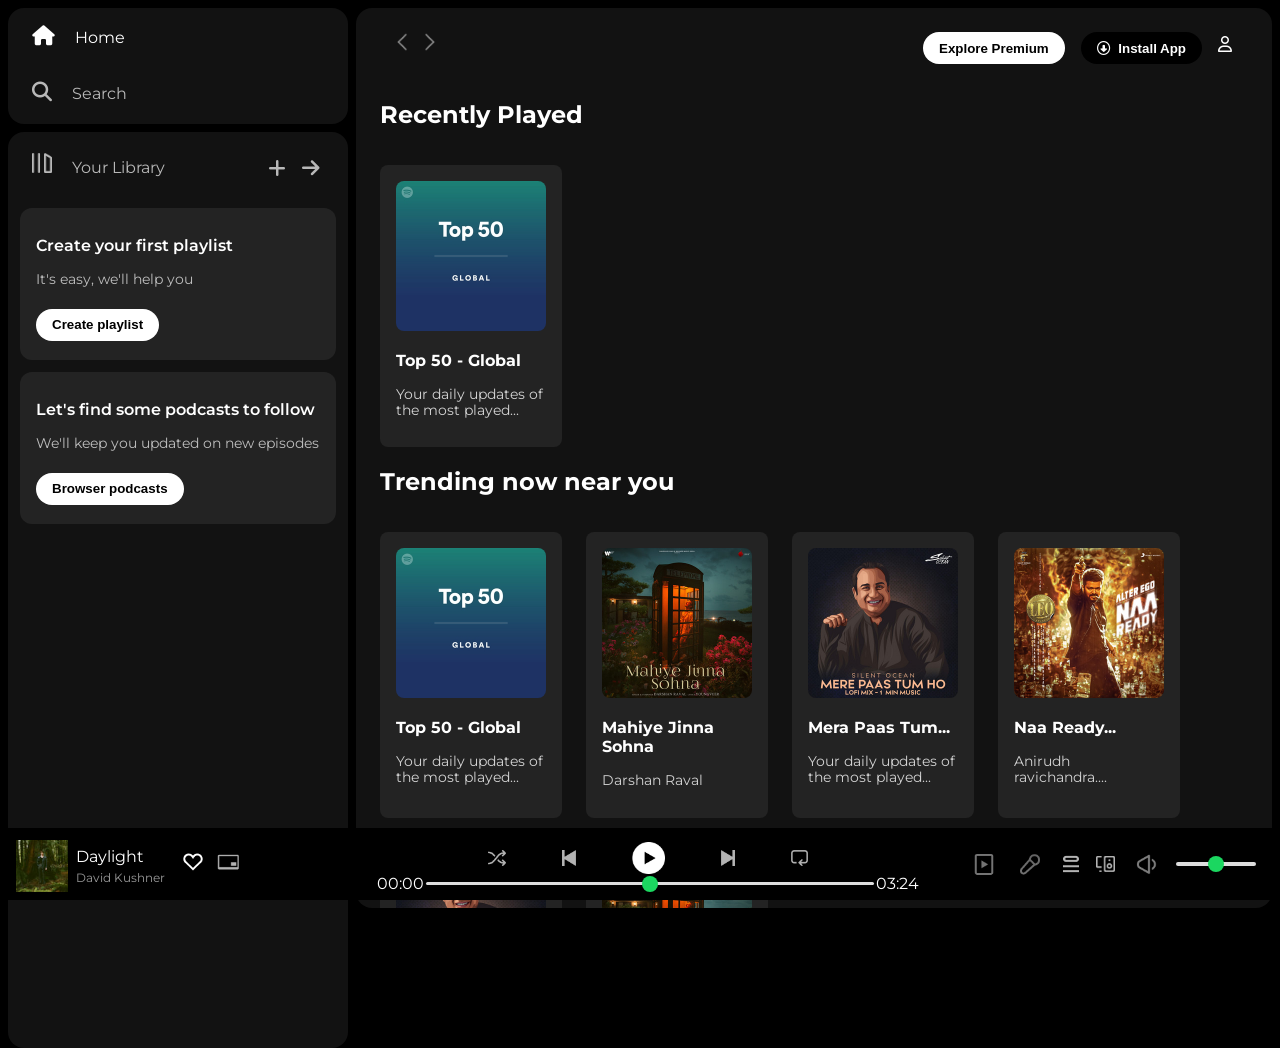
==== index.html @ 2a0544d2 "Initial commit" ====
<!DOCTYPE html>
<html lang="en">
<head>
    <meta charset="UTF-8">
    <meta name="viewport" content="width=device-width, initial-scale=1.0">
    <link rel="stylesheet" href="https://cdnjs.cloudflare.com/ajax/libs/font-awesome/6.4.0/css/all.min.css" integrity="sha512-iecdLmaskl7CVkqkXNQ/ZH/XLlvWZOJyj7Yy7tcenmpD1ypASozpmT/E0iPtmFIB46ZmdtAc9eNBvH0H/ZpiBw==" crossorigin="anonymous" referrerpolicy="no-referrer" />
    <link rel="icon" href="logo.png">
    <title>Spotify - Web Player: Music for everyone</title>
    <link rel="stylesheet" href="style.css">
    <link rel="preconnect" href="https://fonts.googleapis.com">
    <link rel="preconnect" href="https://fonts.gstatic.com" crossorigin>
    <link href="https://fonts.googleapis.com/css2?family=Montserrat:wght@300;400;500;600;700&display=swap" rel="stylesheet">

    
</head>
<body>
    <div class="main">
        <div class="sidebar">
            <div class="nav">
                <div class="nav-option" style="opacity: 1;">
                    <i class="fa-solid fa-house"></i>
                    <a href="#">Home</a>
                </div>
                <div class="nav-option">
                    <i class="fa-solid fa-magnifying-glass"></i>
                    <a href="#">Search</a>
                </div>
            </div>
            <div class="library">
                <div class="option">
                    <div class="lib-option nav-option">
                        <img src="library_icon.png" alt="icon">
                        <a href="#">Your Library</a>
                    </div>
                    <div class="icons">
                        <i class="fa-solid fa-plus"></i>
                        <i class="fa-solid fa-arrow-right"></i>
                    </div>
                </div>
                <div class="lib-box">
                    <div class="box">
                        <p class="box-p1">Create your first playlist</p>
                        <p class="box-p2"> It's easy, we'll help you</p>
                        <button class="badge">Create playlist</button>
                    </div>
                    <div class="box">
                        <p class="box-p1">Let's find some podcasts to follow</p>
                        <p class="box-p2">We'll keep you updated on new episodes</p>
                        <button class="badge">Browser podcasts</button>
                    </div>
                </div>
            </div>
        </div>
        <div class="main-content">
            <div class="sticky-nav">
                <div class="sticky-nav-icons">
                    <img src="backward_icon.png" alt="backw">
                    <img src="forward_icon.png" alt="forw" class="hide">
                </div>
                <div class="sticky-nav-option">
                    <button class="badge nav-item hide">Explore Premium</button>
                    <button class="badge nav-item dark-badge">
                    <i class="fa-regular fa-circle-down" style="margin-right: 5px;"></i> Install App</button>
                    <i class="fa-regular fa-user nav-item"></i>
                </div>
            </div>
            
            <h2>Recently Played</h2>
            <div class="cards-container">
                <div class="card">
                    <img src="card1img.jpeg" class="card-img" alt="">
                    <p class="card-title">Top 50 - Global</p>
                    <p class="card-info">Your daily updates of the most played...</p>
                </div>
            </div>
            <h2>Trending now near you</h2>
            <div class="cards-container">
                <div class="card">
                    <img src="card1img.jpeg" class="card-img" alt="">
                    <p class="card-title">Top 50 - Global</p>
                    <p class="card-info">Your daily updates of the most played...</p>
                </div>
                <div class="card">
                    <img src="card2img.jpeg" class="card-img" alt="">
                    <p class="card-title">Mahiye Jinna Sohna</p>
                    <p class="card-info">Darshan Raval</p>
                </div>
                <div class="card">
                    <img src="card3img.jpeg" class="card-img" alt="">
                    <p class="card-title">Mera Paas Tum...</p>
                    <p class="card-info">Your daily updates of the most played...</p>
                </div>
                <div class="card">
                    <img src="card4img.jpeg" class="card-img" alt="">
                    <p class="card-title">Naa Ready...</p>
                    <p class="card-info">Anirudh ravichandra....</p>
                </div>
                <div class="card">
                    <img src="card3img.jpeg" class="card-img" alt="">
                    <p class="card-title">Mera Paas Tum...</p>
                    <p class="card-info">Your daily updates of the most played...</p>
                </div>
                <div class="card">
                    <img src="card2img.jpeg" class="card-img" alt="">
                    <p class="card-title">Mahiye Jinna Sohna</p>
                    <p class="card-info">Darshan Raval</p>
                </div>
            </div>
            <h2>Featured Charts</h2>
            <div class="cards-container">
                <div class="card">
                    <img src="card5img.jpeg" class="card-img" alt="">
                    <p class="card-title">Top Songs - Global</p>
                    <p class="card-info">Your weekly updates of the most played...</p>
                </div>
                <div class="card">
                    <img src="card6img.jpeg" class="card-img" alt="">
                    <p class="card-title">Top Songs - India</p>
                    <p class="card-info">Your weekly updates of the most played...</p>
                </div>
                <div class="card">
                    <img src="card1img.jpeg" class="card-img" alt="">
                    <p class="card-title">Top 50 - Global</p>
                    <p class="card-info">Your daily updates of the most played...</p>
                </div>
            </div>
            <div class="footer">
                <div class="line"></div>
            </div>
            
        </div>
        <div class="music-player">
            <div class="album">
                <div class="album-photo">
                    <img src="album_picture.jpeg" >
                    <div class="album-name">
                        <p class="album-title">Daylight</p>
                        <p class="album-info">David Kushner</p> 
                    </div>
                </div>
                <div class="album-icon">
                    <img src="album_icon1.png" class="icon1">
                    <img src="album_icon2.png" class="icon2" >
                </div>
            </div>

            <div class="player">
                <div class="player-controls">
                    <img src="player_icon1.png" class="player-controls-icon">
                    <img src="player_icon2.png" class="player-controls-icon">
                    <img src="player_icon3.png" class="player-controls-icon" style="opacity: 1; height: 2rem;">
                    <img src="player_icon4.png" class="player-controls-icon">
                    <img src="player_icon5.png" class="player-controls-icon">
                </div>
                <div class="playback-bar">
                    <span class="current-time">00:00</span>
                    <input type="range" min="0" max="100" step="1" class="progress-bar" >
                    <span class="total-time">03:24</span>
                </div>
            </div>

            <div class="controls">
                <img src="controls_icon1.png" >
                <img src="controld_icon2.png" >
                <img src="controls_icon3.png" class="controls-icon2">
                <img src="controls_icon4.png" class="controls-icon1">
                <img src="controls_icon5.png" >
                <input type="range" min="0" max="100" step="10" class="controls-range progress-bar">
            </div>
        </div>
    </div>
</body>
</html>
---- style.css ----
body{
    font-family: 'Montserrat', sans-serif;
    margin: 0;
    background-color: #000;
    color: #fff;
    overflow: hidden;
    
}
.main{
    display: flex;
    height: 100vh;
    padding: 0.5rem;
    
}
.sidebar{
    background-color: #000;
    width: 340px;
    border-radius: 1rem; /* 16px */
    margin-right: 0.5rem;

}
.main-content{
    background-color: #121212;
    flex: 1;
    border-radius: 1rem;
    overflow: auto;
    padding: 0 1.5rem 0 1.5rem;
}
.music-player{
    background-color: black;
    position: fixed;
    bottom: 0;
    width: 100%;
    height: 72px;

}
a{
    text-decoration: none;
    color: #fff;

}
.nav{
    background-color: #121212;
    border-radius: 1rem;
    display: flex;
    flex-direction: column;
    justify-content: center;
    height: 100px;
    padding: 0.5rem 0.75rem;
}
.nav-option{
    line-height: 2.5rem;
    opacity: 0.7;
    padding: .5rem .75rem;
}
.nav-option:hover{
    opacity: 1;
}
.nav-option i{
    font-size: 1.25rem;
}
.nav-option a{
    font-size: 1rem;
    margin-left: 1rem;
}
.library{
    background-color: #121212;
    border-radius: 1rem;
    height: 100%;
    margin-top: .5rem;
    padding: .5rem .75rem;
    
}
.option{
    display: flex;
    justify-content: space-between;
    align-items: center;
}
.lib-option img{
    height: 1.25rem;
    width: 1.25rem;
}
.icons{
    font-size: 1.25rem;    
    display: flex;
}
.icons i{
    opacity: 0.7;
    margin-right: 1rem;
}
.icons i:hover{
    opacity: 1;
}
.box{
    background-color: #232323;
    height: 8rem;
    border-radius: .75rem;
    margin: 0.75rem 0 0.75rem 0;
    padding: .75rem 1rem;
}
.box-p1{
    font-size: 1rem;
    font-weight: 600;
}
.box-p2{
    font-size: 0.85rem;
    opacity: 0.7;
}
.badge{
    background-color: #fff;
    border: none;
    border-radius: 100px;
    padding: 0.25rem 1rem;
    font-weight: 700;
    margin-top: 0.5rem;
    height: 2rem;
    width: fit-content;
}
.dark-badge{
    background-color: #000;
    color: #fff;
}
.sticky-nav{
    position: sticky;
    top: 0;
    background-color: #121212;
    display: flex;
    justify-content: space-between;
    align-items: center;
    padding: 1rem 0 1rem 0;
    z-index: 1;

}
.sticky-nav-icons{
    margin-left: .75rem;
}
.sticky-nav-icons img{
    height: 1.25rem;
    width: 1.25rem;
    margin-right: .25rem;
    opacity: 0.5;
}
.sticky-nav-icons img:hover{
    opacity: 1;
}

.sticky-nav-option{
    display: flex;
    justify-content: center;
    align-items: center;

}
.nav-item{
    margin-right: 1rem;
}
@media (max-width: 1000px){
    .hide{
        display: none;
    }
}
.card{
    background-color: #232323;
    width: 150px;
    border-radius: 0.5rem;
    padding: 1rem;
    margin-right: 1.5rem;
    margin-top: 1rem;
}
.cards-container{
    display: flex;
    flex-wrap: wrap;
}
.card-img{
    width: 100%;
    border-radius: 0.5rem;

}
.card-title{
    font-weight: 700;
}
.card-info{
    font-size: .85rem;
    opacity: 0.8;
}
.footer{
    height: 300px;
    display: flex;
    justify-content: center;
    align-items: center;
}
.line{
    width: 90%;
    height: 50%;
    border-top: 1px solid white;
    opacity: .4;
}
.music-player{
    display: flex;
    justify-content: space-between;
    align-items: center;
}
.album{
    width: 25%;
    display: flex;
    align-items: center;
}
.player{
    width: 50%;
    /* background-color: #121212; */
    padding-top: .4rem;

}
.controls{
    width: 25%;

}
.album-photo{
    display: flex;
}
.album-photo img{
    height: 3.25rem;
    padding: .55rem .5rem 0 .5rem;

}
.album-info{
    font-size: .75rem;
    opacity: .6;
    margin-top: -.75rem;
}
.album-icon{
    display: flex;
    margin-left: 1rem;
}
.album-icon .icon1{
    height: 1.5rem;
    width: 1.5rem;
    margin-right:.5rem;
    margin-top: .25rem;
}
.album-icon .icon2{
    height: 2.25rem;
    width: 2rem;
}


.player-controls-icon{
    height: 1rem;
    margin: 0 1.75rem;
    /* margin: 0 5%; */
    opacity: .7;

}
.player-controls-icon:hover{
    opacity: 1;
}
.player-controls{
    display: flex;
    justify-content: center;
    align-items: center;
}
.playback-bar{
    display: flex;
    justify-content: center;
    align-items: center;
}
.progress-bar{
    width: 70%;
    appearance: none;
    background-color: transparent;
    cursor: pointer;
    
}
.progress-bar::-webkit-slider-runnable-track{
    background-color: #ddd;
    border-radius: 100px;
    height: .2rem;
}
.progress-bar::-webkit-slider-thumb{
    appearance: none;
    height: 1rem;
    width: 1rem;
    background-color: #1bd760;
    border-radius: 50%;
    margin-top: -6px;
}


.controls{
    display: flex;
    justify-content: space-between;
    align-items: center;
}
.controls img{
    height: 3rem;
    opacity: 0.7;
}
.controls img:hover{
    opacity: 1;
}
.controls-range{
    margin-right: 2rem;
    width: 25%;
}
img.controls-icon1{
    height: 1rem;
}
img.controls-icon2{
    height: 1.5rem;
}
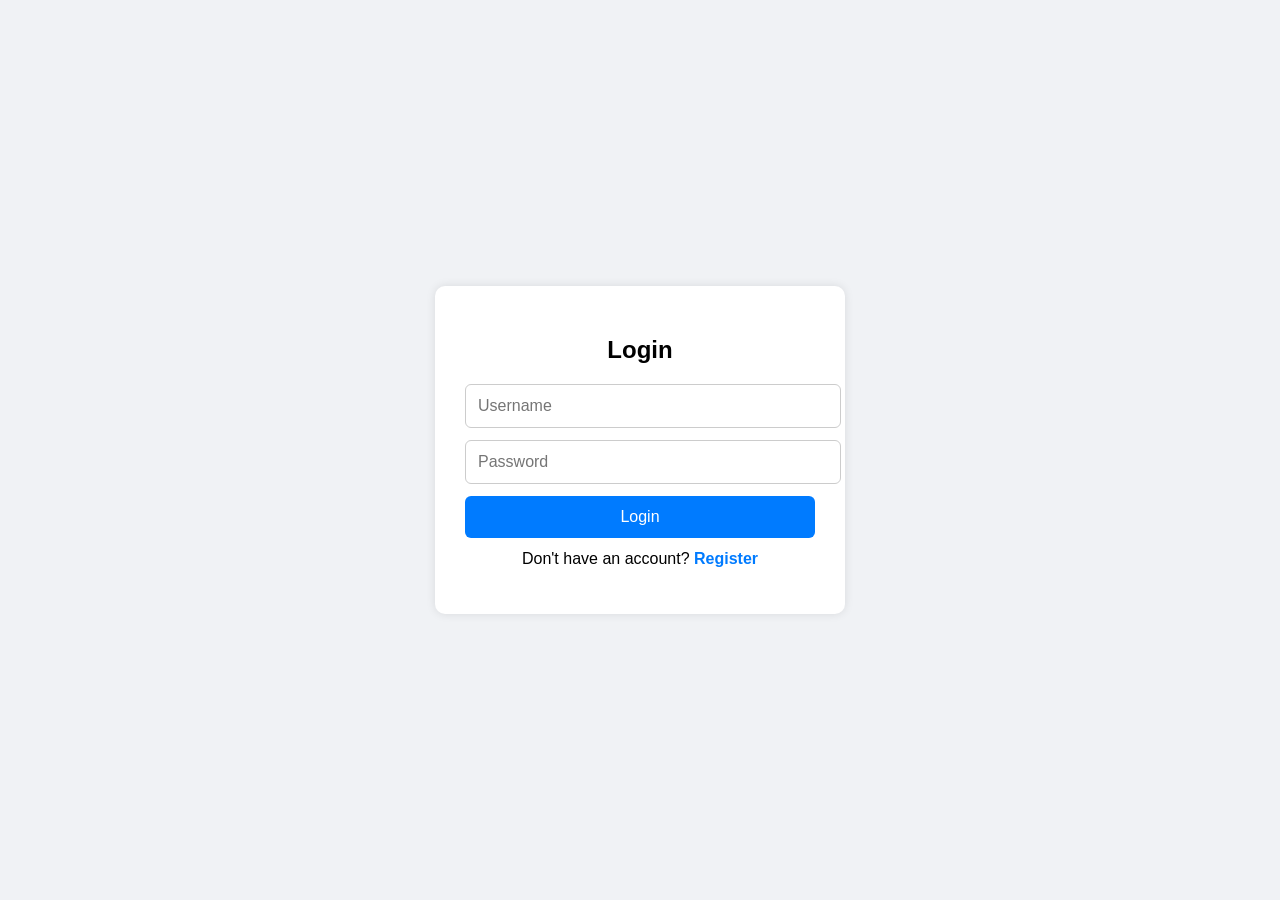
==== commit cc28c8db: "Add files via upload" ====
--- a/index.html
+++ b/index.html
@@ -3,171 +3,28 @@
 <head>
     <meta charset="UTF-8">
     <meta name="viewport" content="width=device-width, initial-scale=1.0">
-    <link rel="stylesheet" href="https://cdnjs.cloudflare.com/ajax/libs/font-awesome/6.4.0/css/all.min.css" integrity="sha512-iecdLmaskl7CVkqkXNQ/ZH/XLlvWZOJyj7Yy7tcenmpD1ypASozpmT/E0iPtmFIB46ZmdtAc9eNBvH0H/ZpiBw==" crossorigin="anonymous" referrerpolicy="no-referrer" />
-    <link rel="icon" href="logo.png">
-    <title>Spotify - Web Player: Music for everyone</title>
-    <link rel="stylesheet" href="style.css">
-    <link rel="preconnect" href="https://fonts.googleapis.com">
-    <link rel="preconnect" href="https://fonts.gstatic.com" crossorigin>
-    <link href="https://fonts.googleapis.com/css2?family=Montserrat:wght@300;400;500;600;700&display=swap" rel="stylesheet">
-
-    
+    <title>Login / Register</title>
+    <link rel="stylesheet" href="styles.css">
 </head>
 <body>
-    <div class="main">
-        <div class="sidebar">
-            <div class="nav">
-                <div class="nav-option" style="opacity: 1;">
-                    <i class="fa-solid fa-house"></i>
-                    <a href="#">Home</a>
-                </div>
-                <div class="nav-option">
-                    <i class="fa-solid fa-magnifying-glass"></i>
-                    <a href="#">Search</a>
-                </div>
-            </div>
-            <div class="library">
-                <div class="option">
-                    <div class="lib-option nav-option">
-                        <img src="library_icon.png" alt="icon">
-                        <a href="#">Your Library</a>
-                    </div>
-                    <div class="icons">
-                        <i class="fa-solid fa-plus"></i>
-                        <i class="fa-solid fa-arrow-right"></i>
-                    </div>
-                </div>
-                <div class="lib-box">
-                    <div class="box">
-                        <p class="box-p1">Create your first playlist</p>
-                        <p class="box-p2"> It's easy, we'll help you</p>
-                        <button class="badge">Create playlist</button>
-                    </div>
-                    <div class="box">
-                        <p class="box-p1">Let's find some podcasts to follow</p>
-                        <p class="box-p2">We'll keep you updated on new episodes</p>
-                        <button class="badge">Browser podcasts</button>
-                    </div>
-                </div>
-            </div>
+    <div class="container">
+        <div id="login-box">
+            <h2>Login</h2>
+            <input type="text" id="login-username" placeholder="Username">
+            <input type="password" id="login-password" placeholder="Password">
+            <button onclick="login()">Login</button>
+            <p>Don't have an account? <a href="#" onclick="toggleForm()">Register</a></p>
         </div>
-        <div class="main-content">
-            <div class="sticky-nav">
-                <div class="sticky-nav-icons">
-                    <img src="backward_icon.png" alt="backw">
-                    <img src="forward_icon.png" alt="forw" class="hide">
-                </div>
-                <div class="sticky-nav-option">
-                    <button class="badge nav-item hide">Explore Premium</button>
-                    <button class="badge nav-item dark-badge">
-                    <i class="fa-regular fa-circle-down" style="margin-right: 5px;"></i> Install App</button>
-                    <i class="fa-regular fa-user nav-item"></i>
-                </div>
-            </div>
-            
-            <h2>Recently Played</h2>
-            <div class="cards-container">
-                <div class="card">
-                    <img src="card1img.jpeg" class="card-img" alt="">
-                    <p class="card-title">Top 50 - Global</p>
-                    <p class="card-info">Your daily updates of the most played...</p>
-                </div>
-            </div>
-            <h2>Trending now near you</h2>
-            <div class="cards-container">
-                <div class="card">
-                    <img src="card1img.jpeg" class="card-img" alt="">
-                    <p class="card-title">Top 50 - Global</p>
-                    <p class="card-info">Your daily updates of the most played...</p>
-                </div>
-                <div class="card">
-                    <img src="card2img.jpeg" class="card-img" alt="">
-                    <p class="card-title">Mahiye Jinna Sohna</p>
-                    <p class="card-info">Darshan Raval</p>
-                </div>
-                <div class="card">
-                    <img src="card3img.jpeg" class="card-img" alt="">
-                    <p class="card-title">Mera Paas Tum...</p>
-                    <p class="card-info">Your daily updates of the most played...</p>
-                </div>
-                <div class="card">
-                    <img src="card4img.jpeg" class="card-img" alt="">
-                    <p class="card-title">Naa Ready...</p>
-                    <p class="card-info">Anirudh ravichandra....</p>
-                </div>
-                <div class="card">
-                    <img src="card3img.jpeg" class="card-img" alt="">
-                    <p class="card-title">Mera Paas Tum...</p>
-                    <p class="card-info">Your daily updates of the most played...</p>
-                </div>
-                <div class="card">
-                    <img src="card2img.jpeg" class="card-img" alt="">
-                    <p class="card-title">Mahiye Jinna Sohna</p>
-                    <p class="card-info">Darshan Raval</p>
-                </div>
-            </div>
-            <h2>Featured Charts</h2>
-            <div class="cards-container">
-                <div class="card">
-                    <img src="card5img.jpeg" class="card-img" alt="">
-                    <p class="card-title">Top Songs - Global</p>
-                    <p class="card-info">Your weekly updates of the most played...</p>
-                </div>
-                <div class="card">
-                    <img src="card6img.jpeg" class="card-img" alt="">
-                    <p class="card-title">Top Songs - India</p>
-                    <p class="card-info">Your weekly updates of the most played...</p>
-                </div>
-                <div class="card">
-                    <img src="card1img.jpeg" class="card-img" alt="">
-                    <p class="card-title">Top 50 - Global</p>
-                    <p class="card-info">Your daily updates of the most played...</p>
-                </div>
-            </div>
-            <div class="footer">
-                <div class="line"></div>
-            </div>
-            
-        </div>
-        <div class="music-player">
-            <div class="album">
-                <div class="album-photo">
-                    <img src="album_picture.jpeg" >
-                    <div class="album-name">
-                        <p class="album-title">Daylight</p>
-                        <p class="album-info">David Kushner</p> 
-                    </div>
-                </div>
-                <div class="album-icon">
-                    <img src="album_icon1.png" class="icon1">
-                    <img src="album_icon2.png" class="icon2" >
-                </div>
-            </div>
 
-            <div class="player">
-                <div class="player-controls">
-                    <img src="player_icon1.png" class="player-controls-icon">
-                    <img src="player_icon2.png" class="player-controls-icon">
-                    <img src="player_icon3.png" class="player-controls-icon" style="opacity: 1; height: 2rem;">
-                    <img src="player_icon4.png" class="player-controls-icon">
-                    <img src="player_icon5.png" class="player-controls-icon">
-                </div>
-                <div class="playback-bar">
-                    <span class="current-time">00:00</span>
-                    <input type="range" min="0" max="100" step="1" class="progress-bar" >
-                    <span class="total-time">03:24</span>
-                </div>
-            </div>
-
-            <div class="controls">
-                <img src="controls_icon1.png" >
-                <img src="controld_icon2.png" >
-                <img src="controls_icon3.png" class="controls-icon2">
-                <img src="controls_icon4.png" class="controls-icon1">
-                <img src="controls_icon5.png" >
-                <input type="range" min="0" max="100" step="10" class="controls-range progress-bar">
-            </div>
+        <div id="register-box" style="display: none;">
+            <h2>Register</h2>
+            <input type="text" id="register-username" placeholder="Username">
+            <input type="password" id="register-password" placeholder="Password">
+            <button onclick="register()">Register</button>
+            <p>Already have an account? <a href="#" onclick="toggleForm()">Login</a></p>
         </div>
     </div>
+
+    <script src="script.js"></script>
 </body>
-</html>+</html>
--- a/styles.css
+++ b/styles.css
@@ -0,0 +1,64 @@
+/* General Page Styling */
+body {
+    font-family: Arial, sans-serif;
+    display: flex;
+    justify-content: center;
+    align-items: center;
+    height: 100vh;
+    background-color: #f0f2f5;
+    margin: 0;
+}
+
+/* Container Styling */
+.container {
+    background: white;
+    padding: 30px;
+    border-radius: 10px;
+    box-shadow: 0 0 10px rgba(0, 0, 0, 0.1);
+    text-align: center;
+    width: 350px;
+}
+
+/* Input Fields */
+input {
+    display: block;
+    width: 100%;
+    margin: 12px 0;
+    padding: 12px;
+    border: 1px solid #ccc;
+    border-radius: 6px;
+    font-size: 16px;
+}
+
+/* Button Styling */
+button {
+    background: #007bff;
+    color: white;
+    border: none;
+    padding: 12px;
+    cursor: pointer;
+    width: 100%;
+    border-radius: 6px;
+    font-size: 16px;
+    transition: 0.3s;
+}
+
+button:hover {
+    background: #0056b3;
+}
+
+/* Links */
+p {
+    margin-top: 12px;
+}
+
+a {
+    color: #007bff;
+    text-decoration: none;
+    font-weight: bold;
+}
+
+a:hover {
+    text-decoration: underline;
+}
+
